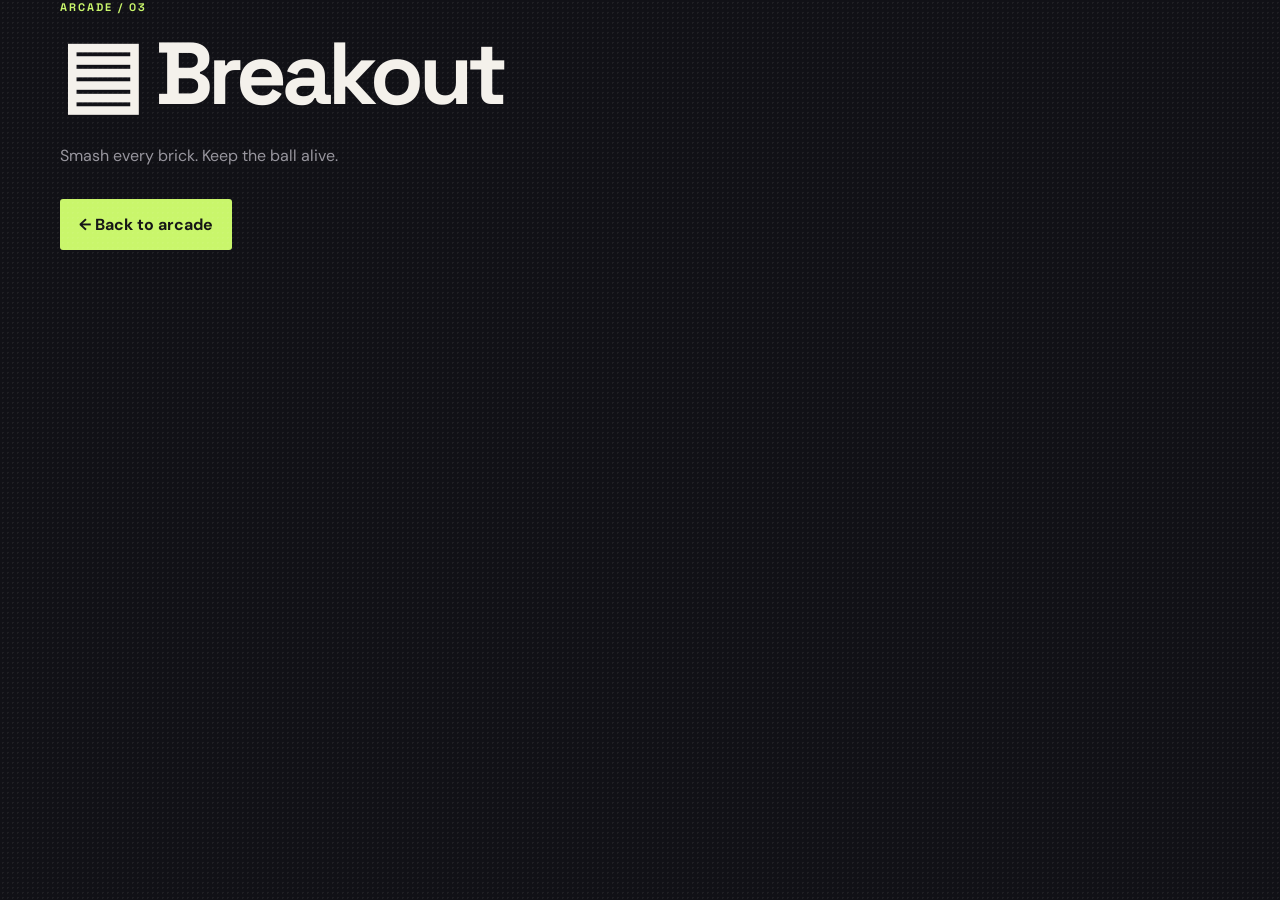
==== breakout/index.html @ 6cd98b6d "Create polished game arcade hub and game pages." ====
<!DOCTYPE html><html lang="en"><head><meta charset="UTF-8"><meta name="viewport" content="width=device-width, initial-scale=1.0"><title>Breakout | Game Arcade</title><link rel="stylesheet" href="../style.css"></head><body><main class="game-page"><p class="eyebrow">ARCADE / 03</p><h1>▤ Breakout</h1><p class="intro">Smash every brick. Keep the ball alive.</p><a class="primary-button" href="../index.html">← Back to arcade</a></main></body></html>
---- style.css ----
@import url('https://fonts.googleapis.com/css2?family=DM+Sans:wght@400;500;700&family=Space+Grotesk:wght@500;600;700&display=swap');
:root { --bg:#111116; --panel:#19191f; --line:#303038; --text:#f4f1eb; --muted:#97959d; --lime:#c9f66b; --purple:#9078ff; }
* { box-sizing:border-box; }
html { scroll-behavior:smooth; }
body { margin:0; color:var(--text); background:var(--bg); font-family:'DM Sans',sans-serif; overflow-x:hidden; }
body:before { content:''; position:fixed; inset:0; opacity:.06; pointer-events:none; background-image:radial-gradient(#fff 1px,transparent 1px); background-size:5px 5px; }
.glow { position:fixed; border-radius:50%; filter:blur(90px); opacity:.15; pointer-events:none; width:360px; height:360px; }
.glow-one { background:var(--purple); top:8%; right:-160px; }.glow-two { background:var(--lime); bottom:-170px; left:-100px; }
.topbar, main, footer { max-width:1160px; margin:auto; }.topbar { height:82px; display:flex; align-items:center; justify-content:space-between; padding:0 28px; border-bottom:1px solid var(--line); }
.brand { color:var(--text); text-decoration:none; font:700 18px 'Space Grotesk'; letter-spacing:1px; }.brand-mark { color:var(--lime); font-size:26px; vertical-align:-2px; margin-right:8px; }.brand-accent { color:var(--lime); }.github-link { color:var(--muted); text-decoration:none; font-size:13px; }.github-link:hover { color:var(--lime); }
.hero { min-height:470px; padding:85px 28px 55px; display:flex; justify-content:space-between; align-items:center; }.hero-copy { max-width:570px; }.eyebrow { color:var(--lime); font:700 11px 'Space Grotesk'; letter-spacing:2px; margin:0 0 20px; }.eyebrow span { color:var(--muted); margin-left:10px; }h1 { font:700 clamp(52px,8vw,88px)/.92 'Space Grotesk'; letter-spacing:-5px; margin:0 0 28px; }h1 span { color:var(--lime); }.intro { color:var(--muted); font-size:16px; line-height:1.65; max-width:410px; margin-bottom:30px; }.primary-button { display:inline-flex; gap:35px; align-items:center; background:var(--lime); color:#151515; text-decoration:none; font-weight:700; padding:15px 19px; border-radius:3px; }.primary-button span { font-size:22px; }.primary-button:hover { background:#e0ffa1; transform:translateY(-2px); }
.hero-art { width:290px; height:290px; position:relative; display:grid; place-items:center; }.orbit { position:absolute; border:1px solid #3d374e; border-radius:50%; transform:rotate(-25deg); }.orbit-one { width:270px; height:125px; }.orbit-two { width:185px; height:280px; }.arcade-card { width:170px; height:205px; background:var(--purple); color:#17121e; transform:rotate(8deg); display:flex; flex-direction:column; align-items:center; justify-content:center; box-shadow:12px 15px 0 #262134; }.pixel-star { font-size:58px; line-height:1; }.arcade-card strong { font:700 30px 'Space Grotesk'; letter-spacing:3px; }.arcade-card small { letter-spacing:4px; }
.toolbar { padding:40px 28px 25px; display:flex; justify-content:space-between; align-items:end; border-top:1px solid var(--line); }h2 { font:600 32px 'Space Grotesk'; margin:0; }.toolbar .eyebrow { margin-bottom:12px; }.search { border:1px solid var(--line); color:var(--muted); padding:11px 14px; display:flex; gap:8px; width:220px; }.search input { background:none; border:0; outline:0; color:var(--text); width:100%; font:14px 'DM Sans'; }.game-grid { display:grid; grid-template-columns:repeat(4,1fr); gap:14px; padding:0 28px 70px; }.game-card { min-height:275px; color:var(--text); background:var(--panel); border:1px solid var(--line); padding:22px; text-decoration:none; position:relative; transition:.25s; }.game-card:hover { border-color:var(--lime); transform:translateY(-5px); }.game-card.featured { background:var(--purple); color:#18131f; border-color:var(--purple); }.number { position:absolute; top:20px; right:20px; color:var(--muted); font:12px 'Space Grotesk'; }.featured .number { color:#30244f; }.game-icon { display:block; font:52px 'Space Grotesk'; margin:17px 0 25px; }.game-icon i { font-style:normal; font-size:32px; }.tag { color:var(--lime); font:700 10px 'Space Grotesk'; letter-spacing:1.5px; }.featured .tag { color:#30244f; }h3 { font:600 22px 'Space Grotesk'; margin:8px 0 8px; }.game-card p { color:var(--muted); font-size:13px; line-height:1.5; margin:0; }.featured p { color:#45356e; }.play { position:absolute; bottom:20px; font-size:12px; font-weight:700; }.play b { color:var(--lime); font-size:17px; margin-left:5px; }.featured .play b { color:#30244f; }.empty { display:none; text-align:center; color:var(--muted); padding:0 0 70px; }.empty.visible { display:block; }footer { border-top:1px solid var(--line); padding:25px 28px; display:flex; justify-content:space-between; color:#68676e; font:10px 'Space Grotesk'; letter-spacing:1.5px; }footer b { color:var(--lime); }
@media (max-width:780px) { .hero { padding-top:55px; }.hero-art { display:none; }.game-grid { grid-template-columns:repeat(2,1fr); }.toolbar { align-items:start; gap:20px; flex-direction:column; }.search { width:100%; } }
@media (max-width:480px) { .topbar { padding:0 18px; }.github-link { display:none; }.hero,.toolbar { padding-left:18px; padding-right:18px; }h1 { font-size:56px; }.game-grid { grid-template-columns:1fr; padding-left:18px; padding-right:18px; }footer { padding:25px 18px; gap:15px; flex-direction:column; } }
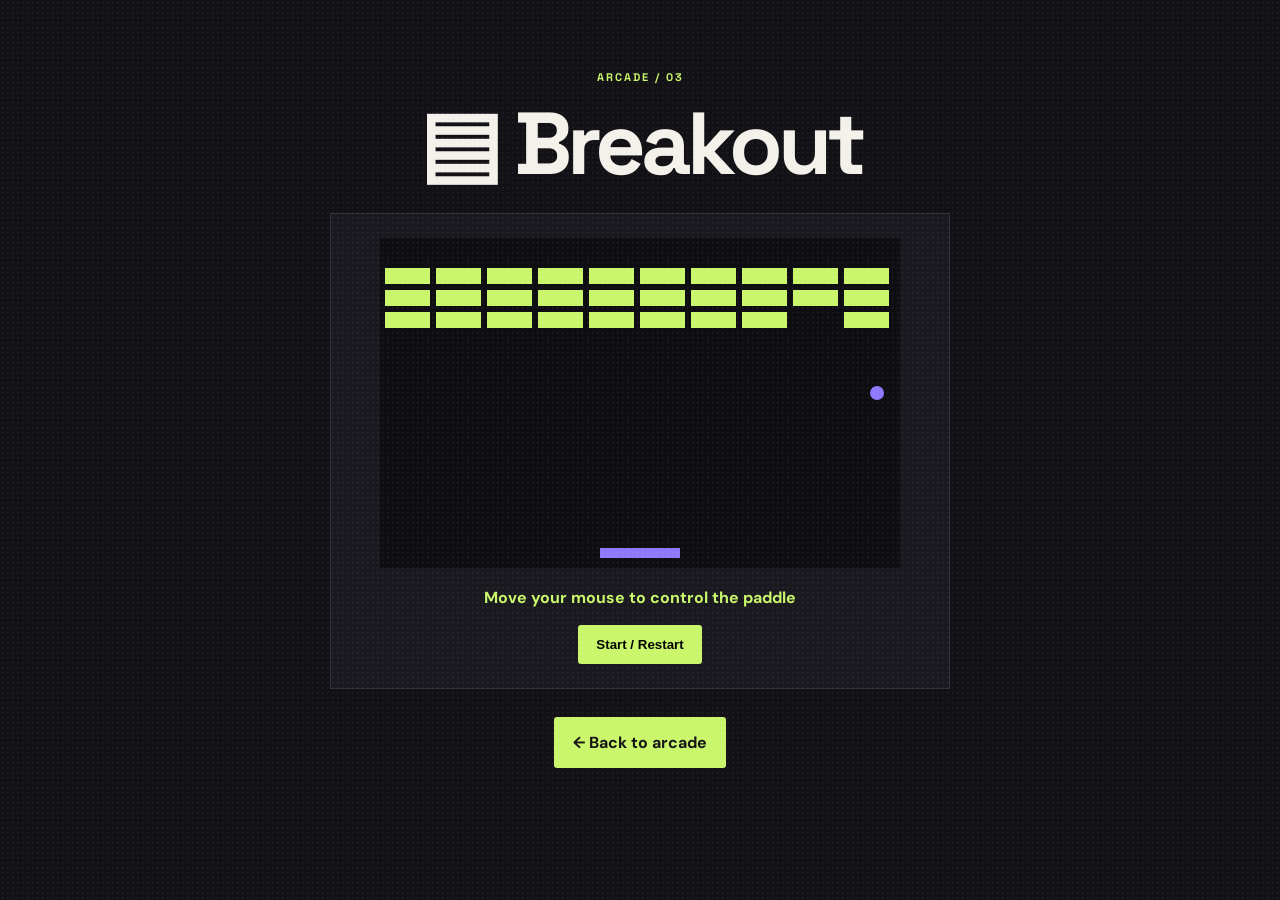
==== commit e467364a: "Add playable game logic to all arcade games." ====
--- a/breakout/index.html
+++ b/breakout/index.html
@@ -1 +1 @@
-<!DOCTYPE html><html lang="en"><head><meta charset="UTF-8"><meta name="viewport" content="width=device-width, initial-scale=1.0"><title>Breakout | Game Arcade</title><link rel="stylesheet" href="../style.css"></head><body><main class="game-page"><p class="eyebrow">ARCADE / 03</p><h1>▤ Breakout</h1><p class="intro">Smash every brick. Keep the ball alive.</p><a class="primary-button" href="../index.html">← Back to arcade</a></main></body></html>+<!DOCTYPE html><html lang="en"><head><meta charset="UTF-8"><meta name="viewport" content="width=device-width,initial-scale=1"><title>Breakout | Game Arcade</title><link rel="stylesheet" href="../style.css"><link rel="stylesheet" href="../game.css"></head><body><main class="game-page"><p class="eyebrow">ARCADE / 03</p><h1>▤ Breakout</h1><div class="game-shell"><canvas id="game" width="520" height="330" style="max-width:100%;background:#0e0e12"></canvas><p id="status" class="game-status">Move your mouse to control the paddle</p><button id="start" class="game-button">Start / Restart</button></div><a class="primary-button" href="../index.html">← Back to arcade</a></main><script src="breakout.js"></script></body></html>
--- a/game.css
+++ b/game.css
@@ -0,0 +1 @@
+.game-page{max-width:760px;margin:0 auto;padding:70px 24px;text-align:center}.game-page h1{margin-bottom:14px}.game-shell{background:var(--panel);border:1px solid var(--line);padding:24px;margin:28px auto;max-width:620px}.game-status{color:var(--lime);font-weight:700;min-height:24px;margin:14px}.game-button{background:var(--lime);border:0;padding:12px 18px;font-weight:700;cursor:pointer;border-radius:3px}.game-button:hover{background:#e0ffa1}.board{margin:20px auto;display:grid;gap:6px;justify-content:center}.cell{width:54px;height:54px;border:1px solid var(--line);background:#25252d;color:var(--text);font-size:24px;cursor:pointer}.cell:hover{border-color:var(--lime)}.snake-board{width:400px;height:400px;display:grid;grid-template-columns:repeat(20,1fr);background:#0e0e12;margin:20px auto;border:2px solid var(--lime)}.snake-cell{aspect-ratio:1}.snake{background:var(--lime)}.food{background:#ff718c;border-radius:50%}.memory-board{grid-template-columns:repeat(4,64px)}.memory-board .cell{width:64px;height:64px;font-size:32px}.sudoku-board{grid-template-columns:repeat(9,38px)}.sudoku-board .cell{width:38px;height:38px;font-size:18px}.mine-board{grid-template-columns:repeat(8,42px)}.mine-board .cell{width:42px;height:42px;font-size:18px}.bars{height:260px;display:flex;align-items:end;justify-content:center;gap:3px;margin:25px auto}.bar{width:12px;background:var(--purple);transition:height .1s}.math-question{font-size:34px;font-weight:700;margin:25px}.game-input{background:#25252d;border:1px solid var(--line);color:var(--text);padding:12px;width:120px;text-align:center;font-size:18px}@media(max-width:480px){.snake-board{width:92vw;height:92vw}.cell{width:46px;height:46px}.sudoku-board{gap:2px}.sudoku-board .cell{width:31px;height:31px}.mine-board .cell{width:34px;height:34px}.memory-board{grid-template-columns:repeat(4,54px)}.memory-board .cell{width:54px;height:54px}}
